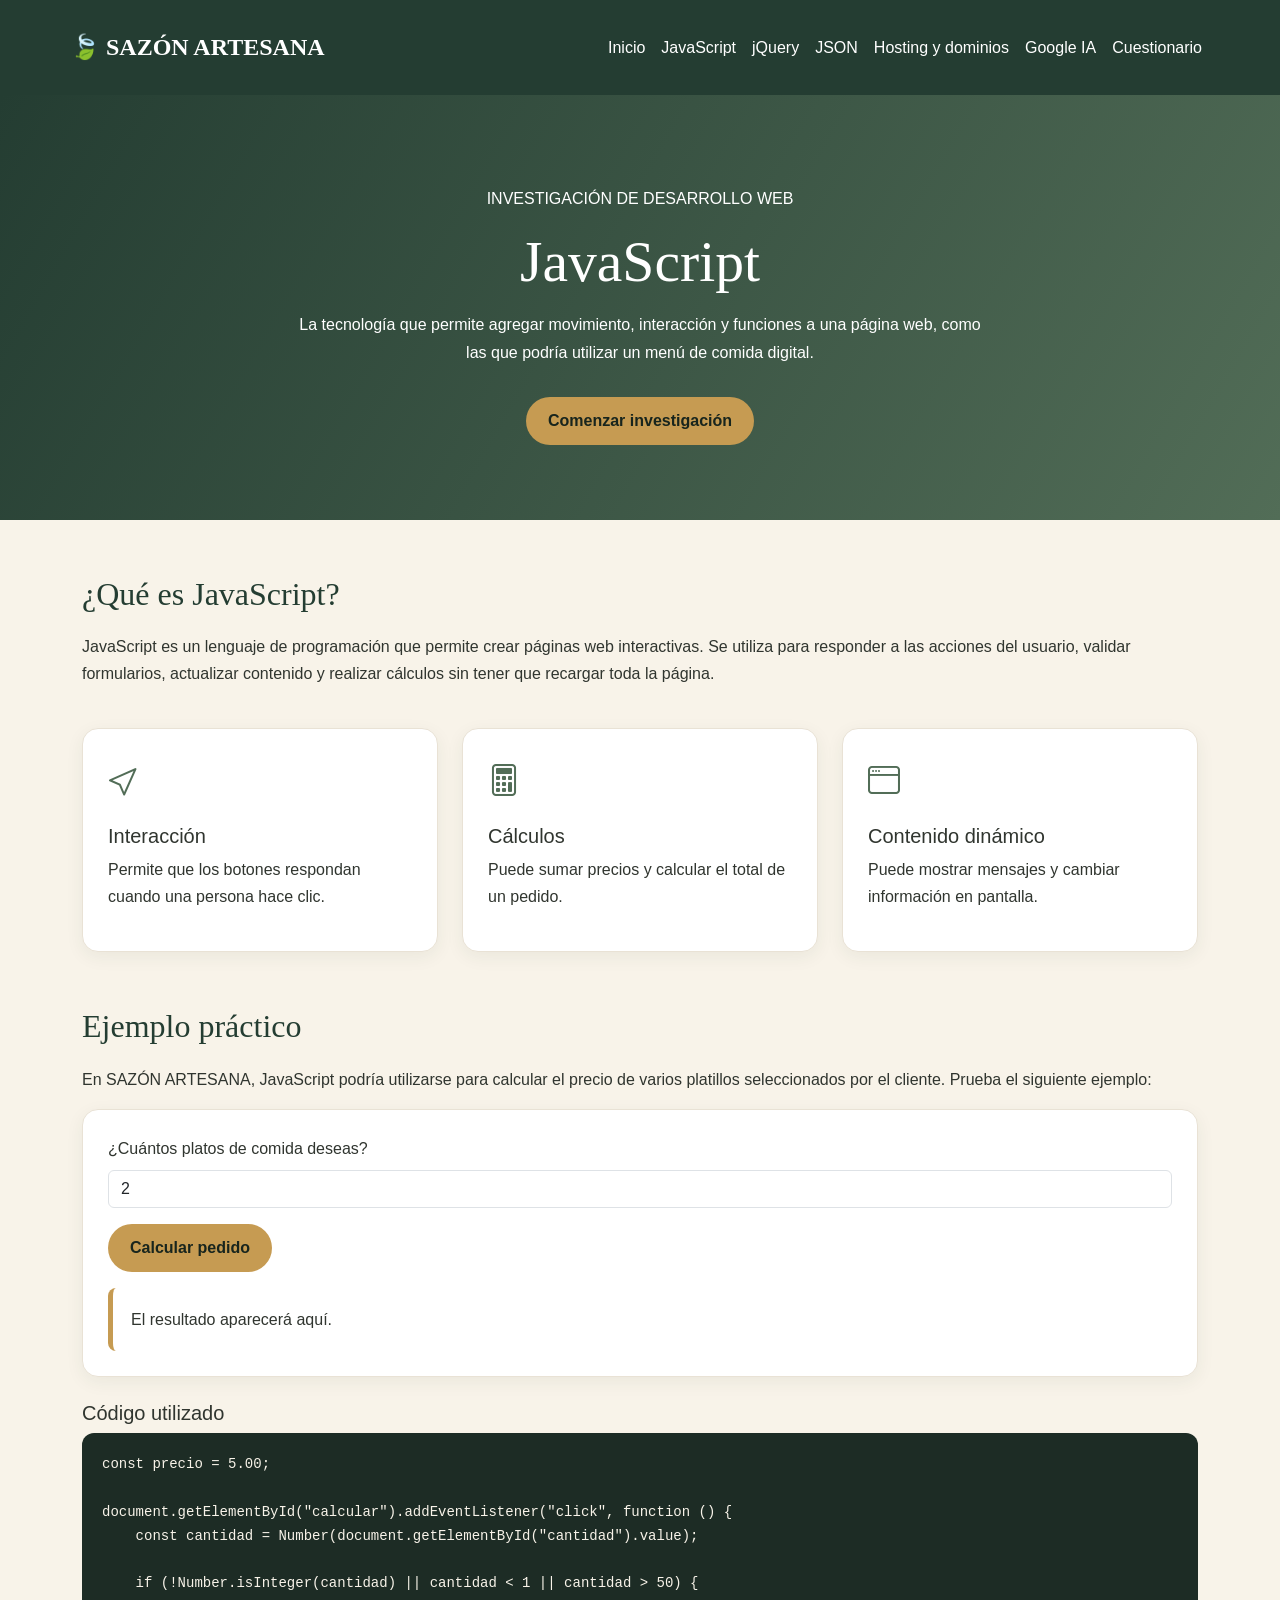
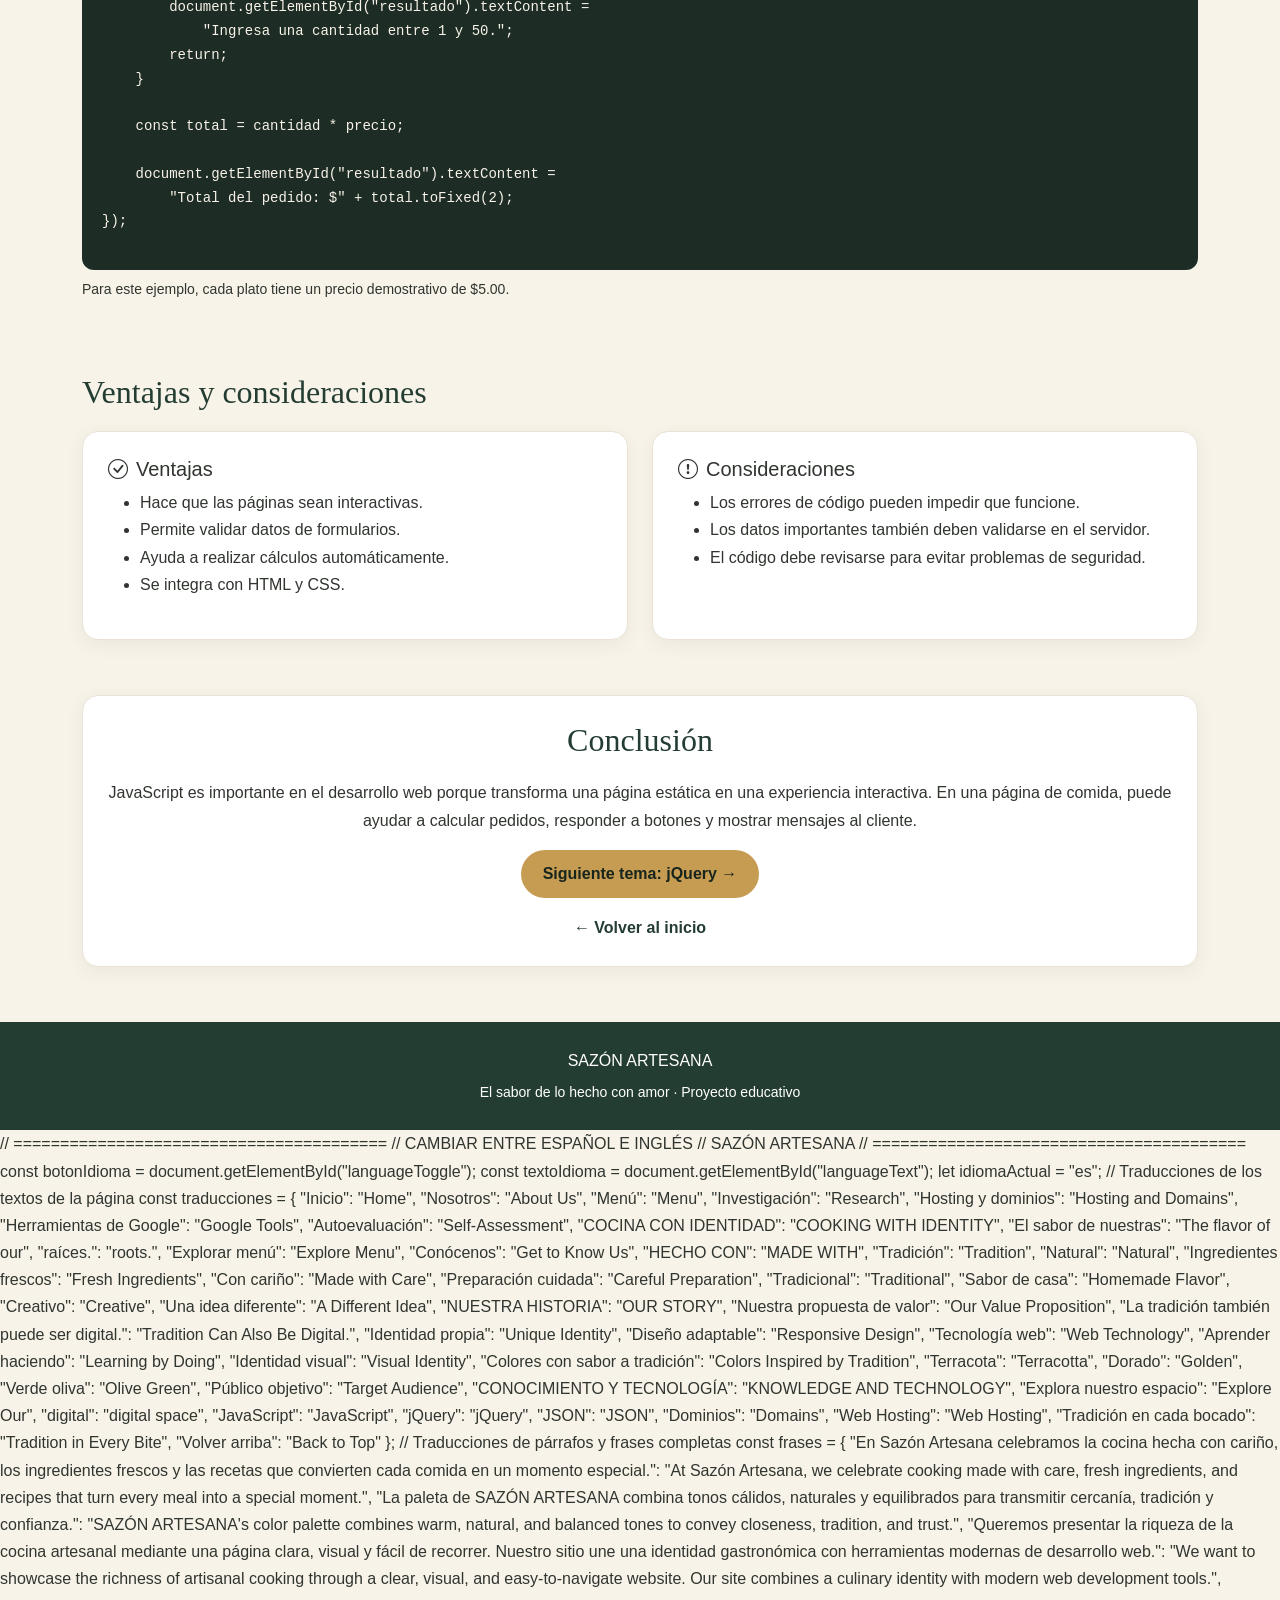
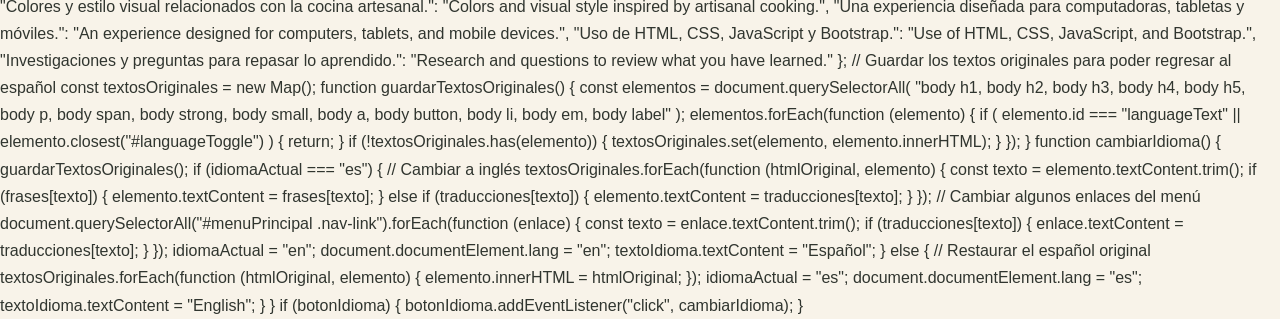
==== javascript.html @ 06ac9212 "primer commit" ====
<!DOCTYPE html>
<html lang="es">
<head>
    <meta charset="UTF-8">
    <meta name="viewport" content="width=device-width, initial-scale=1.0">
    <title>JavaScript | SAZÓN ARTESANA</title>

    <link href="https://cdn.jsdelivr.net/npm/bootstrap@5.3.3/dist/css/bootstrap.min.css" rel="stylesheet">
    <link rel="stylesheet" href="https://cdn.jsdelivr.net/npm/bootstrap-icons@1.11.3/font/bootstrap-icons.min.css">

    <style>
        :root {
            --verde: #243D32;
            --verde-claro: #526D57;
            --crema: #F8F3E9;
            --dorado: #C69B52;
        }

        * { box-sizing: border-box; }

        html { scroll-behavior: smooth; }

        body {
            margin: 0;
            background: var(--crema);
            color: #30352F;
            font-family: Arial, sans-serif;
            line-height: 1.7;
        }

        header {
            background: var(--verde);
            color: white;
            padding: 18px 0;
        }

        .marca {
            color: white;
            text-decoration: none;
            font-family: Georgia, serif;
            font-size: 1.5rem;
            font-weight: bold;
        }

        .navbar-nav .nav-link {
            color: white;
            padding: 8px 12px;
        }

        .navbar-nav .nav-link:hover { color: #E7C98F; }

        .portada {
            background: linear-gradient(120deg, #243D32, #526D57);
            color: white;
            padding: 75px 20px;
            text-align: center;
        }

        .portada h1 {
            font-family: Georgia, serif;
            font-size: clamp(2.2rem, 5vw, 3.6rem);
        }

        .portada p {
            max-width: 700px;
            margin: 15px auto;
        }

        .btn-dorado {
            background: var(--dorado);
            color: #18251D;
            border: none;
            padding: 12px 22px;
            border-radius: 30px;
            font-weight: bold;
        }

        .btn-dorado:hover {
            background: #E0B96F;
            color: #18251D;
        }

        .seccion { padding: 55px 0; }

        .titulo {
            color: var(--verde);
            font-family: Georgia, serif;
            margin-bottom: 20px;
        }

        .tarjeta {
            background: white;
            padding: 25px;
            border-radius: 16px;
            height: 100%;
            box-shadow: 0 5px 18px #243d3210;
            border: 1px solid #E9E2D5;
        }

        .icono {
            font-size: 2rem;
            color: var(--verde-claro);
        }

        .ejemplo {
            background: #1D2C25;
            color: #F8F3E9;
            padding: 20px;
            border-radius: 12px;
            overflow-x: auto;
        }

        .resultado {
            background: white;
            border-left: 5px solid var(--dorado);
            padding: 18px;
            border-radius: 8px;
            min-height: 60px;
        }

        footer {
            background: var(--verde);
            color: white;
            padding: 25px 10px;
            text-align: center;
        }

        .regresar {
            color: var(--verde);
            font-weight: bold;
            text-decoration: none;
        }

        .regresar:hover { color: var(--dorado); }

        @media (max-width: 600px) {
            .portada { padding: 50px 18px; }
        }
    </style>
</head>

<body>

<header>
    <nav class="navbar navbar-expand-lg navbar-dark container">
        <a class="marca" href="index.html">🍃 SAZÓN ARTESANA</a>

        <button class="navbar-toggler" type="button"
                data-bs-toggle="collapse" data-bs-target="#menuPrincipal"
                aria-controls="menuPrincipal" aria-expanded="false"
                aria-label="Abrir menú">
            <span class="navbar-toggler-icon"></span>
        </button>

        <div class="collapse navbar-collapse" id="menuPrincipal">
            <ul class="navbar-nav ms-auto">
                <li class="nav-item"><a class="nav-link" href="index.html">Inicio</a></li>
                <li class="nav-item"><a class="nav-link" href="javascript.html">JavaScript</a></li>
                <li class="nav-item"><a class="nav-link" href="jquery.html">jQuery</a></li>
                <li class="nav-item"><a class="nav-link" href="json.html">JSON</a></li>
                <li class="nav-item"><a class="nav-link" href="hosting.html">Hosting y dominios</a></li>
                <li class="nav-item"><a class="nav-link" href="google-tools.html">Google IA</a></li>
                <li class="nav-item"><a class="nav-link" href="cuestionario.html">Cuestionario</a></li>
            </ul>
        </div>
    </nav>
</header>

<section class="portada">
    <div class="container">
        <p class="text-uppercase">Investigación de desarrollo web</p>
        <h1>JavaScript</h1>
        <p>
            La tecnología que permite agregar movimiento, interacción
            y funciones a una página web, como las que podría utilizar
            un menú de comida digital.
        </p>
        <a href="#contenido" class="btn btn-dorado mt-3">Comenzar investigación</a>
    </div>
</section>

<main id="contenido" class="container">

    <section class="seccion">
        <h2 class="titulo">¿Qué es JavaScript?</h2>
        <p>
            JavaScript es un lenguaje de programación que permite crear
            páginas web interactivas. Se utiliza para responder a las
            acciones del usuario, validar formularios, actualizar contenido
            y realizar cálculos sin tener que recargar toda la página.
        </p>

        <div class="row g-4 mt-2">
            <div class="col-md-4">
                <article class="tarjeta">
                    <i class="bi bi-cursor icono"></i>
                    <h3 class="h5 mt-3">Interacción</h3>
                    <p>Permite que los botones respondan cuando una persona hace clic.</p>
                </article>
            </div>

            <div class="col-md-4">
                <article class="tarjeta">
                    <i class="bi bi-calculator icono"></i>
                    <h3 class="h5 mt-3">Cálculos</h3>
                    <p>Puede sumar precios y calcular el total de un pedido.</p>
                </article>
            </div>

            <div class="col-md-4">
                <article class="tarjeta">
                    <i class="bi bi-window icono"></i>
                    <h3 class="h5 mt-3">Contenido dinámico</h3>
                    <p>Puede mostrar mensajes y cambiar información en pantalla.</p>
                </article>
            </div>
        </div>
    </section>

    <section class="seccion pt-0">
        <h2 class="titulo">Ejemplo práctico</h2>
        <p>
            En SAZÓN ARTESANA, JavaScript podría utilizarse para calcular
            el precio de varios platillos seleccionados por el cliente.
            Prueba el siguiente ejemplo:
        </p>

        <div class="tarjeta">
            <label for="cantidad" class="form-label">
                ¿Cuántos platos de comida deseas?
            </label>

            <input type="number" id="cantidad" class="form-control mb-3"
                   min="1" max="50" value="2">

            <button class="btn btn-dorado" id="calcular">
                Calcular pedido
            </button>

            <div class="resultado mt-3" id="resultado" aria-live="polite">
                El resultado aparecerá aquí.
            </div>
        </div>

        <h3 class="h5 mt-4">Código utilizado</h3>
        <div class="ejemplo">
<pre><code>const precio = 5.00;

document.getElementById("calcular").addEventListener("click", function () {
    const cantidad = Number(document.getElementById("cantidad").value);

    if (!Number.isInteger(cantidad) || cantidad &lt; 1 || cantidad &gt; 50) {
        document.getElementById("resultado").textContent =
            "Ingresa una cantidad entre 1 y 50.";
        return;
    }

    const total = cantidad * precio;

    document.getElementById("resultado").textContent =
        "Total del pedido: $" + total.toFixed(2);
});</code></pre>
        </div>
        <p class="small mt-2">
            Para este ejemplo, cada plato tiene un precio demostrativo de $5.00.
        </p>
    </section>

    <section class="seccion pt-0">
        <h2 class="titulo">Ventajas y consideraciones</h2>

        <div class="row g-4">
            <div class="col-md-6">
                <article class="tarjeta">
                    <h3 class="h5"><i class="bi bi-check-circle me-2"></i>Ventajas</h3>
                    <ul>
                        <li>Hace que las páginas sean interactivas.</li>
                        <li>Permite validar datos de formularios.</li>
                        <li>Ayuda a realizar cálculos automáticamente.</li>
                        <li>Se integra con HTML y CSS.</li>
                    </ul>
                </article>
            </div>

            <div class="col-md-6">
                <article class="tarjeta">
                    <h3 class="h5"><i class="bi bi-exclamation-circle me-2"></i>Consideraciones</h3>
                    <ul>
                        <li>Los errores de código pueden impedir que funcione.</li>
                        <li>Los datos importantes también deben validarse en el servidor.</li>
                        <li>El código debe revisarse para evitar problemas de seguridad.</li>
                    </ul>
                </article>
            </div>
        </div>
    </section>

    <section class="seccion pt-0">
        <div class="tarjeta text-center">
            <h2 class="titulo">Conclusión</h2>
            <p>
                JavaScript es importante en el desarrollo web porque transforma
                una página estática en una experiencia interactiva. En una página
                de comida, puede ayudar a calcular pedidos, responder a botones
                y mostrar mensajes al cliente.
            </p>
            <a href="jquery.html" class="btn btn-dorado">Siguiente tema: jQuery →</a>
            <p class="mt-3 mb-0">
                <a class="regresar" href="index.html">← Volver al inicio</a>
            </p>
        </div>
    </section>

</main>

<footer>
    <p class="mb-1">SAZÓN ARTESANA</p>
    <small>El sabor de lo hecho con amor · Proyecto educativo</small>
</footer>

<script src="https://cdn.jsdelivr.net/npm/bootstrap@5.3.3/dist/js/bootstrap.bundle.min.js"></script>

<script>
    document.getElementById("calcular").addEventListener("click", function () {
        const entrada = document.getElementById("cantidad");
        const resultado = document.getElementById("resultado");
        const cantidad = Number(entrada.value);
        const precio = 5.00;

        if (!Number.isInteger(cantidad) || cantidad < 1 || cantidad > 50) {
            resultado.textContent = "Ingresa una cantidad entre 1 y 50.";
            return;
        }

        resultado.textContent =
            "Tu pedido es de " + cantidad + " plato(s). Total: $" +
            (cantidad * precio).toFixed(2);
    });
</script>

</body>
// ========================================
// CAMBIAR ENTRE ESPAÑOL E INGLÉS
// SAZÓN ARTESANA
// ========================================

const botonIdioma = document.getElementById("languageToggle");
const textoIdioma = document.getElementById("languageText");

let idiomaActual = "es";

// Traducciones de los textos de la página
const traducciones = {
    "Inicio": "Home",
    "Nosotros": "About Us",
    "Menú": "Menu",
    "Investigación": "Research",
    "Hosting y dominios": "Hosting and Domains",
    "Herramientas de Google": "Google Tools",
    "Autoevaluación": "Self-Assessment",

    "COCINA CON IDENTIDAD": "COOKING WITH IDENTITY",
    "El sabor de nuestras": "The flavor of our",
    "raíces.": "roots.",
    "Explorar menú": "Explore Menu",
    "Conócenos": "Get to Know Us",
    "HECHO CON": "MADE WITH",
    "Tradición": "Tradition",

    "Natural": "Natural",
    "Ingredientes frescos": "Fresh Ingredients",
    "Con cariño": "Made with Care",
    "Preparación cuidada": "Careful Preparation",
    "Tradicional": "Traditional",
    "Sabor de casa": "Homemade Flavor",
    "Creativo": "Creative",
    "Una idea diferente": "A Different Idea",

    "NUESTRA HISTORIA": "OUR STORY",
    "Nuestra propuesta de valor": "Our Value Proposition",
    "La tradición también puede ser digital.": "Tradition Can Also Be Digital.",
    "Identidad propia": "Unique Identity",
    "Diseño adaptable": "Responsive Design",
    "Tecnología web": "Web Technology",
    "Aprender haciendo": "Learning by Doing",

    "Identidad visual": "Visual Identity",
    "Colores con sabor a tradición": "Colors Inspired by Tradition",
    "Terracota": "Terracotta",
    "Dorado": "Golden",
    "Verde oliva": "Olive Green",

    "Público objetivo": "Target Audience",
    "CONOCIMIENTO Y TECNOLOGÍA": "KNOWLEDGE AND TECHNOLOGY",
    "Explora nuestro espacio": "Explore Our",
    "digital": "digital space",

    "JavaScript": "JavaScript",
    "jQuery": "jQuery",
    "JSON": "JSON",
    "Dominios": "Domains",
    "Web Hosting": "Web Hosting",

    "Tradición en cada bocado": "Tradition in Every Bite",
    "Volver arriba": "Back to Top"
};

// Traducciones de párrafos y frases completas
const frases = {
    "En Sazón Artesana celebramos la cocina hecha con cariño, los ingredientes frescos y las recetas que convierten cada comida en un momento especial.":
    "At Sazón Artesana, we celebrate cooking made with care, fresh ingredients, and recipes that turn every meal into a special moment.",

    "La paleta de SAZÓN ARTESANA combina tonos cálidos, naturales y equilibrados para transmitir cercanía, tradición y confianza.":
    "SAZÓN ARTESANA's color palette combines warm, natural, and balanced tones to convey closeness, tradition, and trust.",

    "Queremos presentar la riqueza de la cocina artesanal mediante una página clara, visual y fácil de recorrer. Nuestro sitio une una identidad gastronómica con herramientas modernas de desarrollo web.":
    "We want to showcase the richness of artisanal cooking through a clear, visual, and easy-to-navigate website. Our site combines a culinary identity with modern web development tools.",

    "Colores y estilo visual relacionados con la cocina artesanal.":
    "Colors and visual style inspired by artisanal cooking.",

    "Una experiencia diseñada para computadoras, tabletas y móviles.":
    "An experience designed for computers, tablets, and mobile devices.",

    "Uso de HTML, CSS, JavaScript y Bootstrap.":
    "Use of HTML, CSS, JavaScript, and Bootstrap.",

    "Investigaciones y preguntas para repasar lo aprendido.":
    "Research and questions to review what you have learned."
};

// Guardar los textos originales para poder regresar al español
const textosOriginales = new Map();

function guardarTextosOriginales() {
    const elementos = document.querySelectorAll(
        "body h1, body h2, body h3, body h4, body h5, body p, body span, body strong, body small, body a, body button, body li, body em, body label"
    );

    elementos.forEach(function (elemento) {
        if (
            elemento.id === "languageText" ||
            elemento.closest("#languageToggle")
        ) {
            return;
        }

        if (!textosOriginales.has(elemento)) {
            textosOriginales.set(elemento, elemento.innerHTML);
        }
    });
}

function cambiarIdioma() {
    guardarTextosOriginales();

    if (idiomaActual === "es") {
        // Cambiar a inglés
        textosOriginales.forEach(function (htmlOriginal, elemento) {
            const texto = elemento.textContent.trim();

            if (frases[texto]) {
                elemento.textContent = frases[texto];
            } else if (traducciones[texto]) {
                elemento.textContent = traducciones[texto];
            }
        });

        // Cambiar algunos enlaces del menú
        document.querySelectorAll("#menuPrincipal .nav-link").forEach(function (enlace) {
            const texto = enlace.textContent.trim();

            if (traducciones[texto]) {
                enlace.textContent = traducciones[texto];
            }
        });

        idiomaActual = "en";
        document.documentElement.lang = "en";
        textoIdioma.textContent = "Español";

    } else {
        // Restaurar el español original
        textosOriginales.forEach(function (htmlOriginal, elemento) {
            elemento.innerHTML = htmlOriginal;
        });

        idiomaActual = "es";
        document.documentElement.lang = "es";
        textoIdioma.textContent = "English";
    }
}

if (botonIdioma) {
    botonIdioma.addEventListener("click", cambiarIdioma);
}
</html><script>
(() => {
    const boton = document.getElementById("languageToggle");
    const textoBoton = document.getElementById("languageText");

    if (!boton || !textoBoton) return;

    const traducciones = {
        "Inicio": "Home",
        "Nosotros": "About Us",
        "Menú": "Menu",
        "Nuestro menú": "Our Menu",
        "Galería": "Gallery",
        "Contacto": "Contact",
        "Nuestra historia": "Our Story",
        "Nuestra propuesta de valor": "Our Value Proposition",
        "Identidad visual": "Visual Identity",
        "Colores con sabor a tradición": "Colors Inspired by Tradition",
        "Explorar las tecnologías": "Explore the Technologies",
        "Identidad propia": "Unique Identity",
        "Diseño adaptable": "Responsive Design",
        "Tecnología web": "Web Technology",
        "Aprender haciendo": "Learning by Doing",
        "Volver arriba": "Back to Top",
        "Proyecto educativo.": "Educational Project."
    };

    let idioma = "es";
    const originales = new Map();

    function cambiarIdioma() {
        const recorrido = document.createTreeWalker(
            document.body,
            NodeFilter.SHOW_TEXT
        );

        const nodos = [];
        let nodo;

        while ((nodo = recorrido.nextNode())) {
            if (nodo.parentElement.closest(
                "script, style, noscript, textarea, input, select, option"
            )) continue;

            nodos.push(nodo);
        }

        idioma = idioma === "es" ? "en" : "es";

        nodos.forEach(n => {
            if (!originales.has(n)) {
                originales.set(n, n.nodeValue);
            }

            const original = originales.get(n);
            const limpio = original.trim();

            if (idioma === "en" && traducciones[limpio]) {
                n.nodeValue = original.replace(limpio, traducciones[limpio]);
            } else if (idioma === "es") {
                n.nodeValue = original;
            }
        });

        textoBoton.textContent = idioma === "es" ? "English" : "Español";
        document.documentElement.lang = idioma;
    }

    boton.addEventListener("click", cambiarIdioma);
})();
</script>
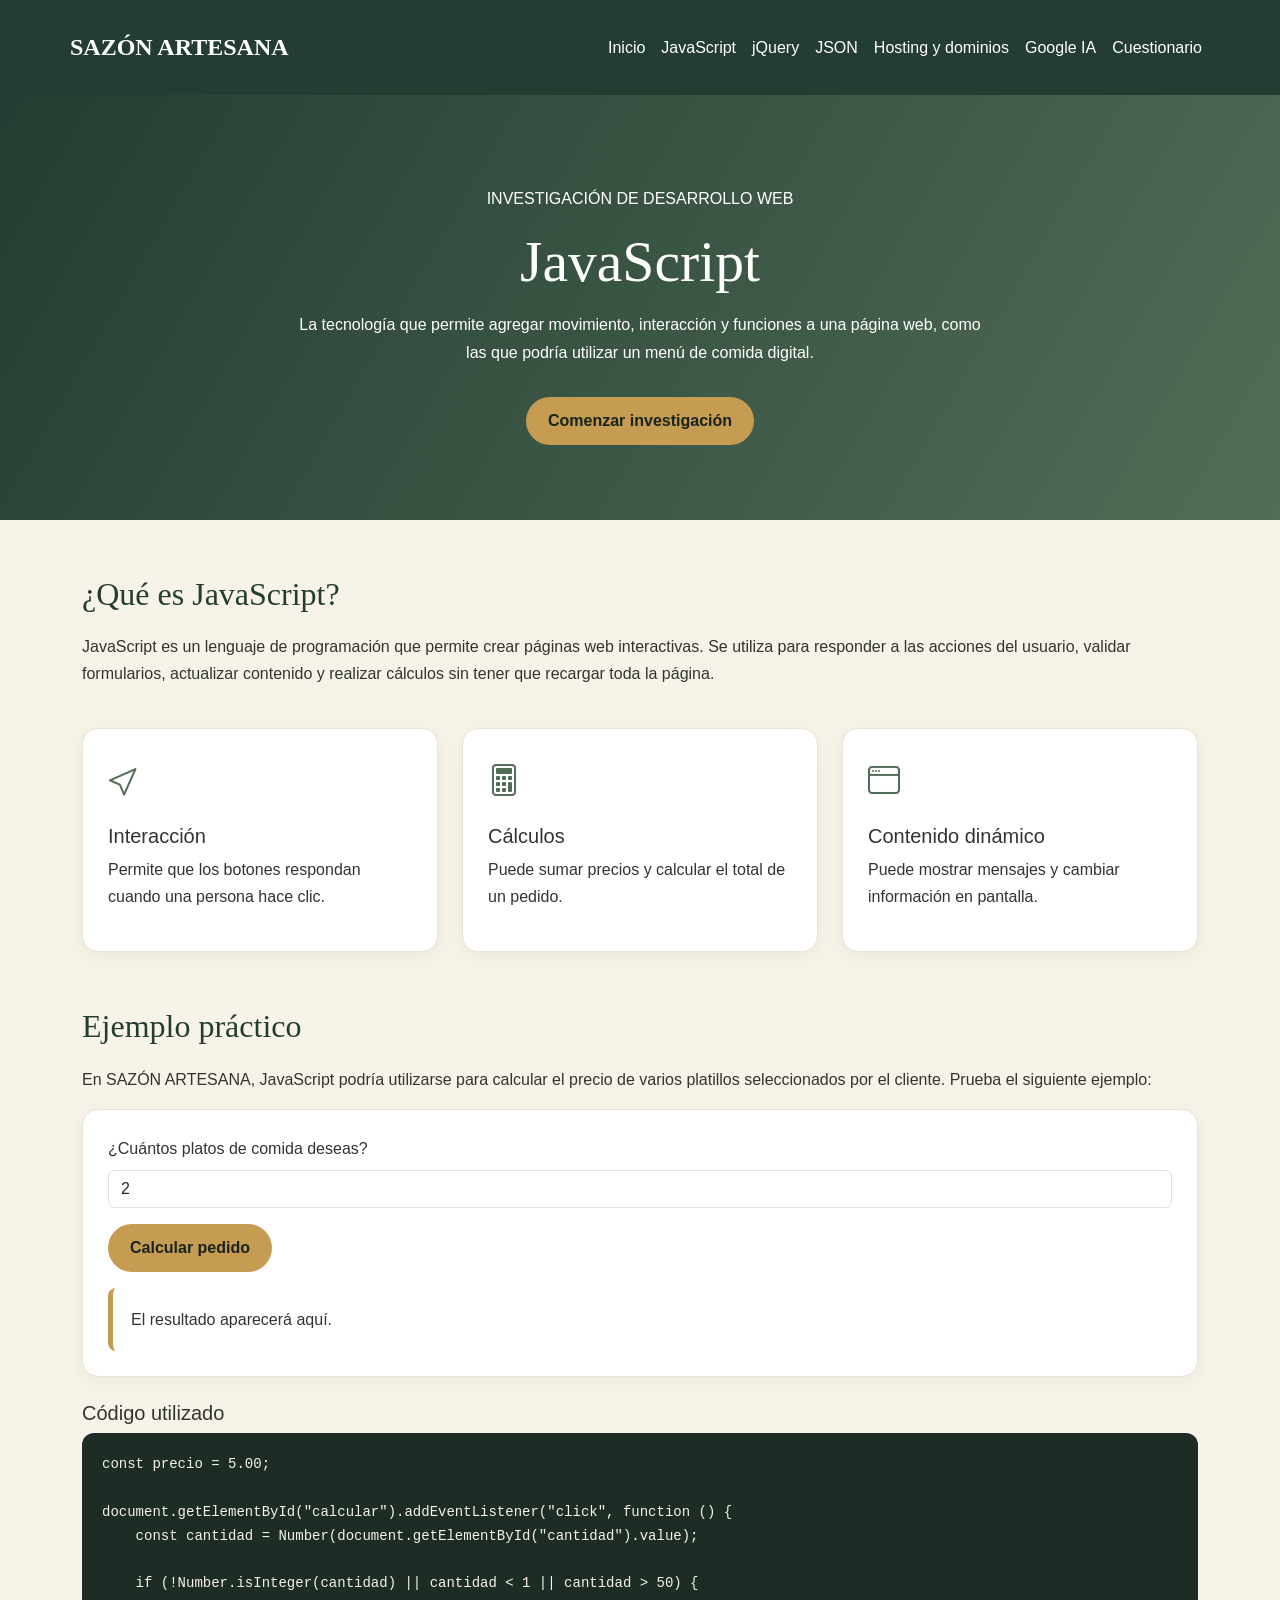
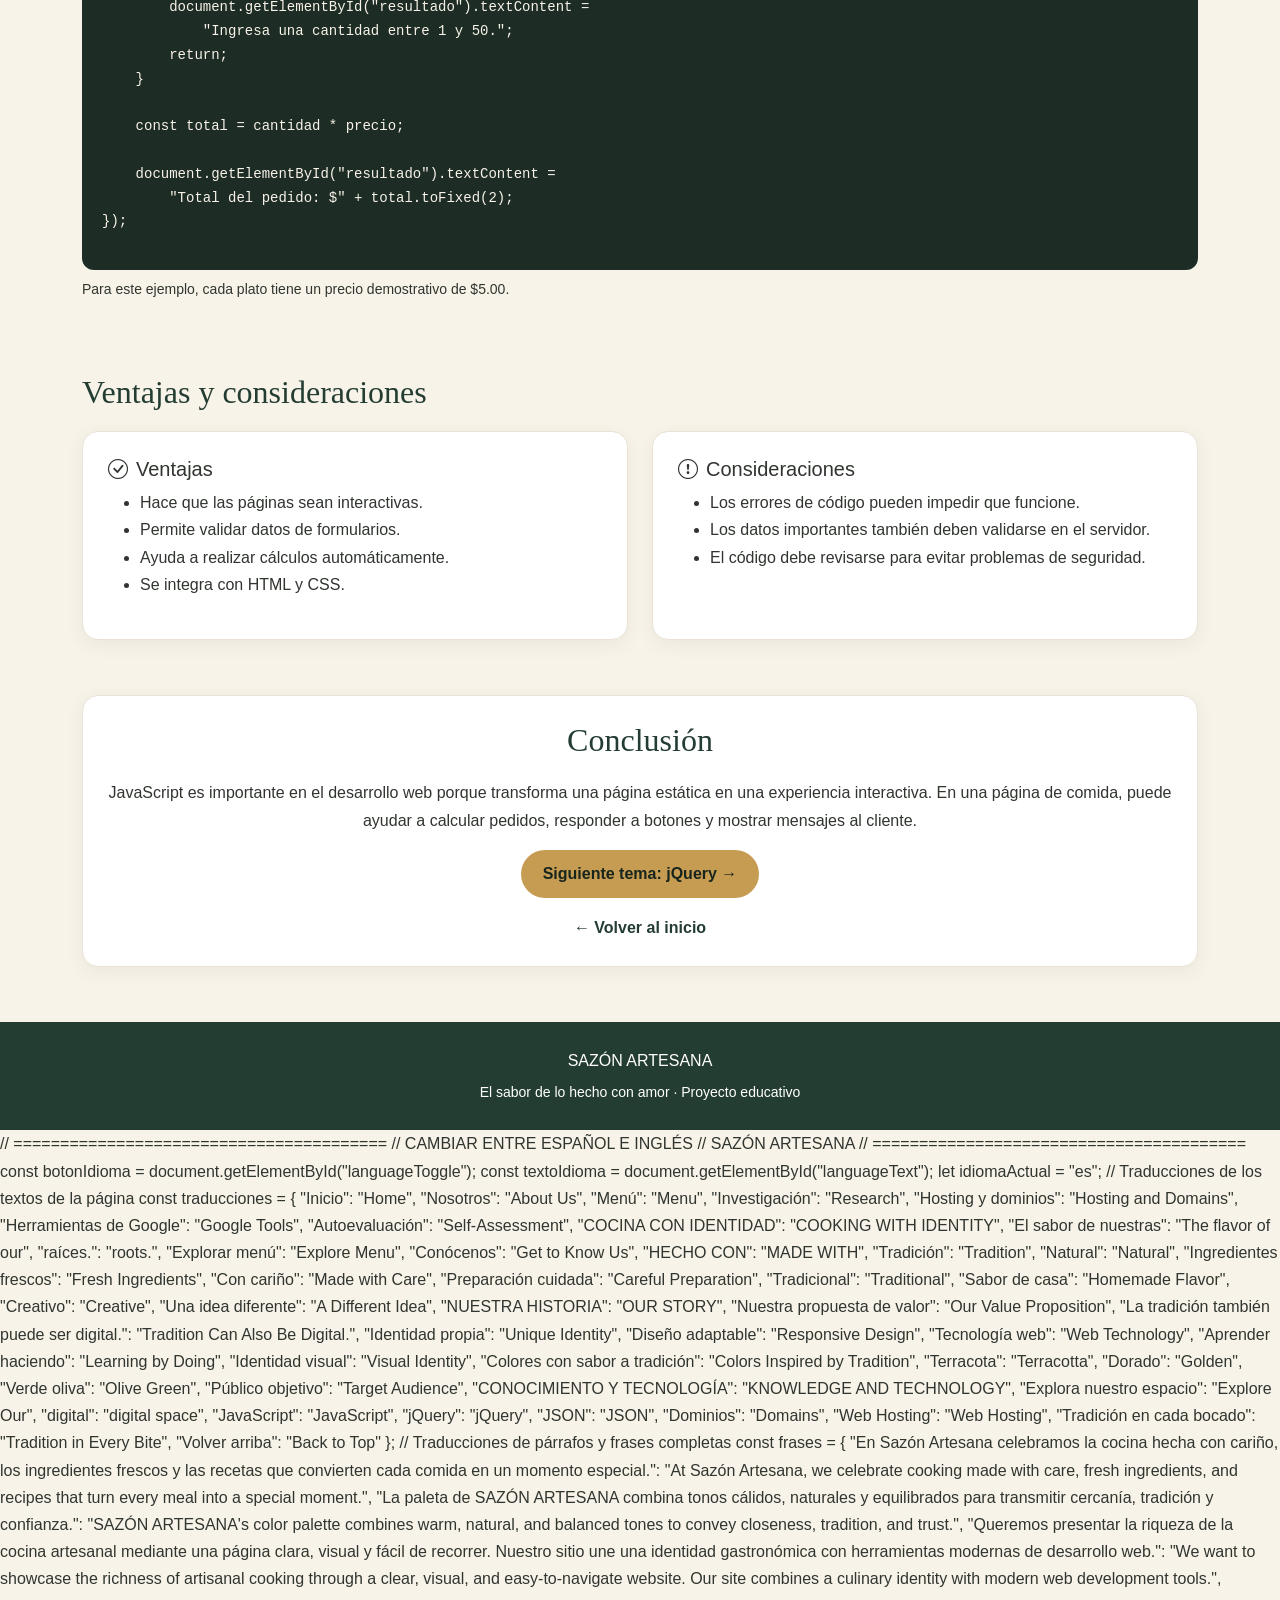
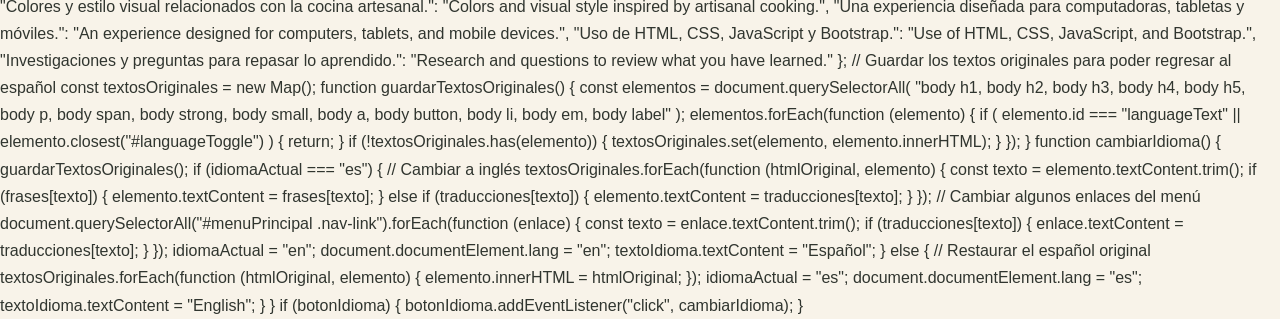
==== commit 30aee488: "comit3" ====
--- a/javascript.html
+++ b/javascript.html
@@ -144,7 +144,7 @@
 
 <header>
     <nav class="navbar navbar-expand-lg navbar-dark container">
-        <a class="marca" href="index.html">🍃 SAZÓN ARTESANA</a>
+        <a class="marca" href="index.html"> SAZÓN ARTESANA</a>
 
         <button class="navbar-toggler" type="button"
                 data-bs-toggle="collapse" data-bs-target="#menuPrincipal"
